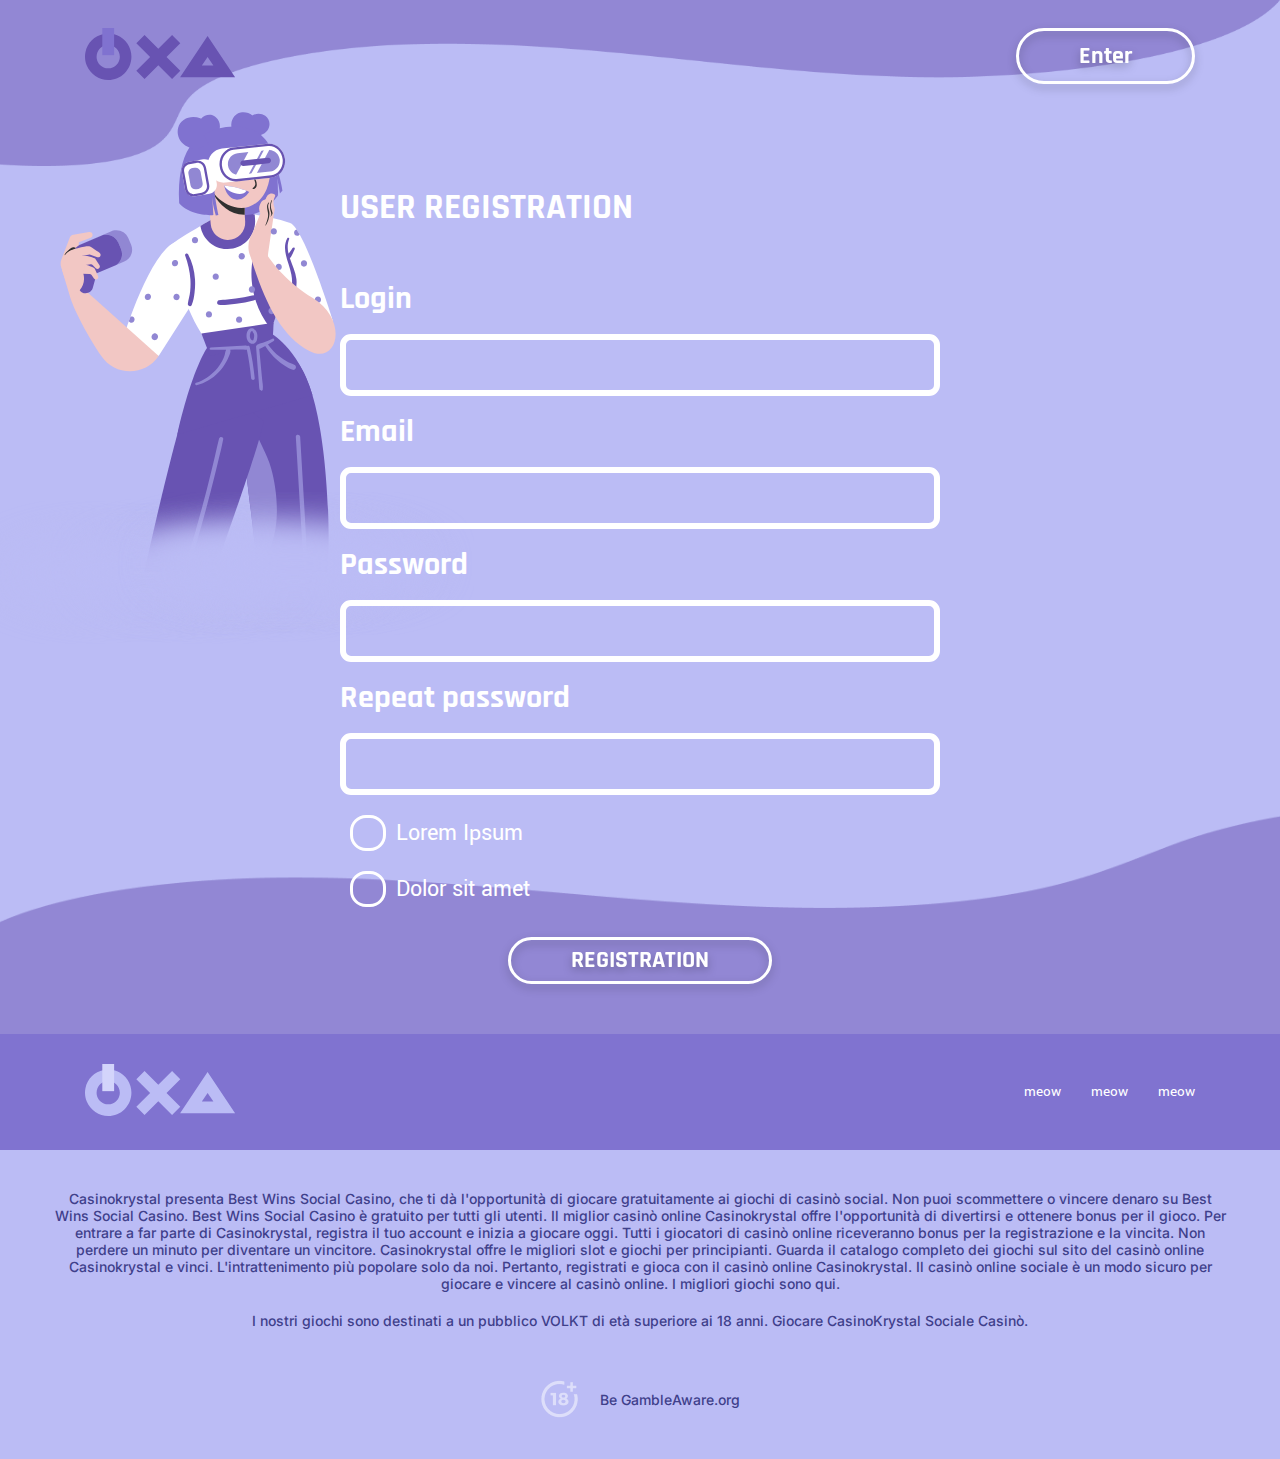
==== reg.html @ eddab05b "90% of 100% ready" ====
<!DOCTYPE html>
<html lang="en">

<head>
    <meta charset="UTF-8">
    <meta http-equiv="X-UA-Compatible" content="IE=edge">
    <meta name="viewport" content="width=device-width, initial-scale=1.0">
    <title>Casino4</title>
    <link rel="stylesheet" href="css/style.css">
</head>

<body>

    <nav>
        <div class="container">
            <div class="logo">
                <a href="#">
                    <img src="images/lg.svg" alt="">
                </a>
            </div>
            <div class="enter">
                <button id="enter_btn">
                    Enter
                </button>
            </div>
        </div>
        <div class="enter_form_wrapper dnone" id="enter_form">
            <div class="enter_form">
                <form>
                    <label for="login">Login or email</label>
                    <input type="text" id="login" name="login" />
                    <label for="password">Password</label>
                    <input type="password" id="password" name="password" />
                    <button>Join</button>
                </form>
                <a href="forgot.html">Forgot password</a>
                <a href="reg.html">Registration</a>
            </div>
        </div>
    </nav>


    <img src="images/reg_up_fone.png" class="reg_up_fone" />
    <div class="girl"><img src="images/girl.svg" /></div>
    <div class="reg">
        <form>
            <h1>USER REGISTRATION</h1>
            <label for="rlogin">Login</label>
            <input type="text" id="rlogin" name="rlogin" />
            <label for="remail">Email</label>
            <input type="text" id="remail" name="remail" />
            <label for="rpassword">Password</label>
            <input type="password" id="rpassword" name="rpassword" />
            <label for="rrpassword">Repeat password</label>
            <input type="password" id="rrpassword" name="rrpassword" />
            <div class="check_wrapper">
                <input id="checklorem" type="checkbox" name="checklorem">
                <label for="checklorem" class="check_label">Lorem Ipsum</label>
            </div>
            <div class="check_wrapper">
                <input id="checklorem2" type="checkbox" name="checklorem2">
                <label for="checklorem2" class="check_label">Dolor sit amet</label>
            </div>

            <button id="enter_btn">
                REGISTRATION
            </button>

        </form>
    </div>



    <footer>
        <nav>
            <div class="container">
                <div class="logo">
                    <a href="#">
                        <img src="images/lgfooter.svg">
                    </a>
                </div>
                <div class="links">
                    <a href="#">
                        meow
                    </a>
                    <a href="#">
                        meow
                    </a>
                    <a href="#">
                        meow
                    </a>
                </div>
            </div>
        </nav>
        <p>
            Casinokrystal presenta Best Wins Social Casino, che ti dà l'opportunità di giocare gratuitamente ai giochi
            di casinò social. Non puoi scommettere o vincere denaro su Best Wins Social Casino. Best Wins Social Casino
            è gratuito per tutti gli utenti. Il miglior casinò online Casinokrystal offre l'opportunità di divertirsi e
            ottenere bonus per il gioco. Per entrare a far parte di Casinokrystal, registra il tuo account e inizia a
            giocare oggi. Tutti i giocatori di casinò online riceveranno bonus per la registrazione e la vincita. Non
            perdere un minuto per diventare un vincitore. Casinokrystal offre le migliori slot e giochi per
            principianti. Guarda il catalogo completo dei giochi sul sito del casinò online Сasinokrystal e vinci.
            L'intrattenimento più popolare solo da noi. Pertanto, registrati e gioca con il casinò online Casinokrystal.
            Il casinò online sociale è un modo sicuro per giocare e vincere al casinò online. I migliori giochi sono
            qui.
        </p>
        <p>
            I nostri giochi sono destinati a un pubblico VOLKT di età superiore ai 18 anni. Giocare CasinoKrystal
            Sociale Casinò.
        </p>
        <div class="p18">
            <img src="images/p18.png" alt="">
            <p>
                Be GambleAware.org
            </p>
        </div>
    </footer>

    <script src="js/btns.js"></script>


</body>

</html>
---- css/style.css ----
@charset "UTF-8";
@import url("https://fonts.googleapis.com/css2?family=Inter:wght@400;500&family=Montserrat:wght@500&family=Rajdhani:wght@500;700&family=Yantramanav:wght@400;700&display=swap");
body {
  background-color: #bbbcf5;
  line-height: 1;
}

article, aside, details, figcaption, figure,
footer, header, hgroup, menu, nav, section {
  display: block;
}

html, body, div, span, applet, object, iframe,
h1, h2, h3, h4, h5, h6, p, blockquote, pre,
a, abbr, acronym, address, big, cite, code,
del, dfn, em, img, ins, kbd, q, s, samp,
small, strike, strong, sub, sup, tt, var,
b, u, i, center,
dl, dt, dd, ol, ul, li,
fieldset, form, label, legend,
table, caption, tbody, tfoot, thead, tr, th, td,
article, aside, canvas, details, embed,
figure, figcaption, footer, header, hgroup,
menu, nav, output, ruby, section, summary,
time, mark, audio, video, button {
  margin: 0;
  padding: 0;
  border: 0;
  font-size: 100%;
  font: inherit;
  vertical-align: baseline;
  box-sizing: border-box;
  color: white;
}

.container {
  width: 1110px;
  margin: 0 auto;
}
@media (max-width: 1150px) {
  .container {
    width: 920px;
  }
}
@media (max-width: 960px) {
  .container {
    padding: 0px 15px;
    width: 100%;
  }
}

.dnone {
  display: none;
}

nav {
  padding: 28px 0px;
}
nav .container {
  display: flex;
  flex-wrap: wrap;
  justify-content: space-between;
}
nav .enter_form_wrapper {
  width: 0px;
  height: 0px;
  position: relative;
  left: 55%;
  top: 20px;
  z-index: 2;
}
@media (max-width: 1100px) {
  nav .enter_form_wrapper {
    left: 40%;
  }
}
@media (max-width: 800px) {
  nav .enter_form_wrapper {
    left: 30%;
  }
}
@media (max-width: 700px) {
  nav .enter_form_wrapper {
    left: 0%;
    width: 100%;
    padding: 0px 10px;
  }
}
nav .enter_form_wrapper .enter_form {
  width: 460px;
  background: rgba(255, 255, 255, 0.88);
  -webkit-backdrop-filter: blur(2px);
          backdrop-filter: blur(2px);
  border-radius: 10px;
  padding: 20px;
}
@media (max-width: 700px) {
  nav .enter_form_wrapper .enter_form {
    width: 100%;
  }
}
nav .enter_form_wrapper .enter_form label:not(:first-child) {
  margin-top: 20px;
}
nav .enter_form_wrapper .enter_form label {
  display: block;
  font-family: "Rajdhani";
  font-style: normal;
  font-weight: 700;
  font-size: 24px;
  line-height: 31px;
  color: #6853B2;
}
nav .enter_form_wrapper .enter_form input {
  margin-top: 10px;
  background: none;
  border: 3px solid rgb(104, 83, 178);
  border-radius: 10px;
  width: 100%;
  box-sizing: border-box;
  padding: 10px;
  outline: none;
  font-family: "Rajdhani";
  font-style: normal;
  font-weight: 700;
  font-size: 24px;
  color: #6853B2;
  transition: 0.2s;
}
nav .enter_form_wrapper .enter_form input:focus {
  background-color: rgb(104, 83, 178);
  color: white;
}
nav .enter_form_wrapper .enter_form button {
  font-family: "Rajdhani";
  font-style: normal;
  font-weight: 700;
  font-size: 24px;
  line-height: 31px;
  color: #6853B2;
  width: 100%;
  margin-top: 30px;
  padding: 5px;
  border: 3px solid #6853B2;
  border-radius: 11px;
  margin-bottom: 20px;
  transition: 0.2s;
}
nav .enter_form_wrapper .enter_form button:hover {
  background-color: rgb(104, 83, 178);
  color: white;
  cursor: pointer;
}
nav .enter_form_wrapper .enter_form a {
  text-decoration: none;
  display: block;
  font-family: "Rajdhani";
  font-style: normal;
  font-weight: 500;
  font-size: 20px;
  line-height: 31px;
  color: #6853B2;
  transition: 0.2s;
}
nav .enter_form_wrapper .enter_form a:hover {
  opacity: 0.6;
}
nav .logo {
  width: 30%;
}
@media (max-width: 700px) {
  nav .logo {
    text-align: center;
    width: 100%;
  }
}
nav .logo img {
  transition: 0.3s;
}
nav .logo img:hover {
  filter: drop-shadow(0px 0px 5px rgb(104, 83, 178));
}
nav .enter {
  display: flex;
  flex-wrap: wrap;
  justify-content: right;
  -moz-column-gap: 32px;
       column-gap: 32px;
  width: 70%;
}
@media (max-width: 700px) {
  nav .enter {
    padding-top: 20px;
    width: 100%;
    justify-content: center;
  }
}
nav .enter button {
  border: 3px solid #FFFFFF;
  filter: drop-shadow(0px 4px 4px rgba(0, 0, 0, 0.25));
  border-radius: 32px;
  background-color: transparent;
  font-family: "Rajdhani";
  font-style: normal;
  font-weight: 700;
  font-size: 24px;
  line-height: 31px;
  padding: 5px 60px;
  transition: 0.2s;
}
@media (max-width: 700px) {
  nav .enter button {
    background: rgba(63, 64, 139, 0.43);
    box-shadow: 0px 4px 4px rgba(0, 0, 0, 0.25);
    -webkit-backdrop-filter: blur(2px);
            backdrop-filter: blur(2px);
  }
}
nav .enter button:hover {
  cursor: pointer;
  background-color: white;
  color: rgb(104, 83, 178);
}

.banner_fone {
  position: absolute;
  top: 0;
  right: 0;
  z-index: -1;
}
@media (max-width: 1100px) {
  .banner_fone {
    display: none;
  }
}

.banner_left {
  width: 0;
  height: 0;
  position: relative;
  left: 1050px;
  animation: 9s ease-in-out 0s infinite alternate banner_left_anim;
  filter: drop-shadow(0px 0px 5px rgb(104, 83, 178));
}
@media (max-width: 1650px) {
  .banner_left {
    left: 900px;
  }
}
@media (max-width: 1500px) {
  .banner_left {
    left: 700px;
  }
}
@media (max-width: 1200px) {
  .banner_left {
    left: 600px;
  }
}
@media (max-width: 1100px) {
  .banner_left {
    left: 100px;
    z-index: -1;
  }
}
@media (max-width: 800px) {
  .banner_left {
    left: 0px;
    top: 0px;
  }
}
@media (max-width: 500px) {
  .banner_left {
    left: -100px;
  }
}
@media (max-width: 400px) {
  .banner_left {
    left: -150px;
  }
}

@keyframes banner_left_anim {
  0% {
    transform: scale(1);
    transform: skew(-2deg, -2deg);
    transform: rotate(0deg);
    transform: translate(0px, 0px);
  }
  50% {
    transform: translate(30px, 0px);
    transform: scale(1.05);
    transform: skew(0deg, 0deg);
    transform: rotate(-6deg);
  }
  100% {
    transform: translate(30px, 30px);
    transform: scale(1.1);
    transform: skew(2deg, 2deg);
    transform: rotate(6deg);
  }
}
.banner_right {
  width: 0;
  height: 0;
  position: relative;
  left: 1350px;
  animation: 12s ease-in-out 0s infinite alternate banner_right_anim;
  filter: drop-shadow(0px 0px 5px rgb(104, 83, 178));
}
@media (max-width: 1650px) {
  .banner_right {
    left: 1200px;
  }
}
@media (max-width: 1500px) {
  .banner_right {
    left: 1000px;
  }
}
@media (max-width: 1300px) {
  .banner_right {
    display: none;
  }
}
@media (max-width: 1100px) {
  .banner_right {
    display: block;
    left: 500px;
    z-index: -1;
  }
}
@media (max-width: 800px) {
  .banner_right {
    left: 400px;
  }
}
@media (max-width: 700px) {
  .banner_right {
    left: 300px;
  }
}
@media (max-width: 600px) {
  .banner_right img {
    width: 150px;
  }
}
@media (max-width: 500px) {
  .banner_right {
    left: 200px;
  }
}
@media (max-width: 400px) {
  .banner_right {
    left: 120px;
  }
}

@keyframes banner_right_anim {
  0% {
    transform: scale(1);
    transform: skew(4deg, 0deg);
    transform: rotate(0deg);
    transform: translate(0px, 0px);
  }
  50% {
    transform: translate(0px, 50px);
    transform: scale(0.95);
    transform: skew(2deg, 2deg);
    transform: rotate(8deg);
  }
  100% {
    transform: translate(30px, 20px);
    transform: scale(0.9);
    transform: skew(0deg, 4deg);
    transform: rotate(-8deg);
  }
}
.adv_image {
  filter: drop-shadow(0px 0px 5px rgb(104, 83, 178));
}

.play {
  margin-top: 30px;
  background: none;
  transition: 0.2s ease-in-out;
}

.play:hover {
  transform: scale(1.05);
  cursor: pointer;
}
.play:hover object {
  cursor: pointer;
}

.usp_banner {
  margin-top: 40px;
}
.usp_banner .container_inner {
  width: 63%;
  z-index: 1;
  position: relative;
}
@media (max-width: 1230px) {
  .usp_banner .container_inner {
    background: rgba(128, 115, 208, 0.77);
    -webkit-backdrop-filter: blur(2px);
            backdrop-filter: blur(2px);
    padding: 30px;
    width: 100%;
    border-radius: 20px;
  }
}
.usp_banner .container_inner h1 {
  font-family: "Rajdhani";
  font-style: normal;
  font-weight: 700;
  font-size: 86px;
  line-height: 31px;
}
@media (max-width: 750px) {
  .usp_banner .container_inner h1 {
    font-size: 36px;
    line-height: 31px;
  }
}
.usp_banner .container_inner h1 .marked {
  font-family: "Rajdhani";
  font-style: normal;
  font-weight: 700;
  font-size: 86px;
  line-height: 80px;
  color: rgb(63, 64, 139);
}
@media (max-width: 750px) {
  .usp_banner .container_inner h1 .marked {
    font-size: 36px;
    line-height: 31px;
  }
}
.usp_banner .container_inner h2 {
  font-family: "Montserrat";
  font-style: normal;
  font-weight: 500;
  font-size: 48px;
  line-height: 59px;
}
@media (max-width: 750px) {
  .usp_banner .container_inner h2 {
    margin-top: 10px;
    font-size: 16px;
    line-height: 16px;
  }
}
.usp_banner .container_inner p {
  font-family: "Yantramanav";
  font-style: normal;
  font-weight: 400;
  font-size: 24px;
  line-height: 29px;
  color: #3F408B;
  width: 70%;
  margin-top: 10px;
}
@media (max-width: 1230px) {
  .usp_banner .container_inner p {
    width: 100%;
    color: white;
  }
}
@media (max-width: 750px) {
  .usp_banner .container_inner p {
    font-size: 16px;
    line-height: 29px;
  }
}
.usp_banner .button_and_p18 {
  display: flex;
  -moz-column-gap: 50px;
       column-gap: 50px;
  flex-wrap: wrap;
}
@media (max-width: 700px) {
  .usp_banner .button_and_p18 {
    justify-content: center;
  }
}
.usp_banner .button_and_p18 .p18 {
  margin-top: 20px;
  display: flex;
  -moz-column-gap: 20px;
       column-gap: 20px;
}
@media (max-width: 700px) {
  .usp_banner .button_and_p18 .p18 {
    justify-content: center;
    width: 100%;
  }
}
.usp_banner .button_and_p18 .p18 img {
  width: 40px;
  height: 40px;
  margin: auto 0;
}
.usp_banner .button_and_p18 .p18 p {
  margin: 0;
  margin: auto 0px;
  font-family: "Inter";
  font-style: normal;
  font-weight: 400;
  font-size: 15px;
  line-height: 20px;
  color: rgba(255, 255, 255, 0.5);
}

.information {
  margin-top: 50px;
  padding: 50px 0px;
  background-color: rgb(128, 115, 208);
}
.information p {
  text-align: center;
  font-family: "Yantramanav";
  font-style: normal;
  font-weight: 400;
  font-size: 24px;
  line-height: 32px;
}

#adv_btn_small {
  display: none;
  width: 90%;
  margin: 0 auto;
  margin-top: 30px;
}
@media (max-width: 800px) {
  #adv_btn_small {
    display: block;
  }
}

@media (max-width: 800px) {
  #adv_btn_large {
    display: none;
  }
}

.adv {
  background-image: url(../images/advgamesfone.png);
  background-size: cover;
  background-position: center;
  background-position-y: -30px;
  background-repeat: no-repeat;
  padding-top: 30px;
}
.adv .container {
  display: flex;
  flex-wrap: wrap;
  justify-content: space-between;
  row-gap: 30px;
}
.adv .container img {
  margin: 0px auto;
  margin-top: 30px;
}
.adv .container .adv_element_wrapper {
  width: 32%;
  text-align: center;
  margin-top: auto;
}
@media (max-width: 800px) {
  .adv .container .adv_element_wrapper {
    width: 100%;
  }
}
.adv .container .adv_element_wrapper .adv_element {
  padding: 30px;
  border: 4px solid rgb(187, 188, 245);
  border-radius: 8px;
  text-align: center;
  background-color: rgb(104, 83, 178);
  filter: drop-shadow(0px 4px 4px rgba(0, 0, 0, 0.25));
}
.adv .container .adv_element_wrapper .adv_element h2 {
  font-family: "Rajdhani";
  font-style: normal;
  font-weight: 700;
  font-size: 32px;
  line-height: 31px;
  color: #B5A8FF;
}
.adv .container .adv_element_wrapper .adv_element p {
  margin-top: 10px;
  font-family: "Yantramanav";
  font-style: normal;
  font-weight: 400;
  font-size: 14px;
  line-height: 17px;
}
@media (max-width: 600px) {
  .adv .container .adv_image {
    width: 400px;
  }
}
@media (max-width: 450px) {
  .adv .container .adv_image {
    width: 300px;
  }
}
@media (max-width: 360px) {
  .adv .container .adv_image {
    width: 260px;
  }
}

footer nav {
  padding: 30px 0px;
  background-color: rgb(128, 115, 208);
  margin-bottom: 30px;
}
@media (max-width: 700px) {
  footer .container {
    justify-content: center;
  }
}
footer .links {
  margin: auto 0px;
  display: flex;
  row-gap: 20px;
  -moz-column-gap: 30px;
       column-gap: 30px;
}
@media (max-width: 700px) {
  footer .links {
    margin-top: 25px;
  }
}
footer .links a {
  text-decoration: none;
  font-family: "Yantramanav";
  font-style: normal;
  font-weight: 400;
  font-size: 15px;
  line-height: 20px;
  transition: 0.3s;
}
footer .links a:hover {
  opacity: 0.6;
}
footer p {
  font-family: "Inter";
  font-style: normal;
  font-weight: 500;
  font-size: 14px;
  line-height: 17px;
  color: rgb(63, 64, 139);
  padding: 10px 50px;
  text-align: center;
}
@media (max-width: 700px) {
  footer p {
    padding: 10px 15px;
  }
}
footer .p18 {
  padding: 40px 0px;
  display: flex;
  justify-content: center;
  -moz-column-gap: 20px;
       column-gap: 20px;
}
footer .p18 p {
  padding: 0px;
  margin: auto 0;
}

.games {
  background-image: url(../images/advgamesfoneR.png);
  background-size: 105%;
  background-position: bottom;
  background-repeat: no-repeat;
  margin-top: 60px;
}
.games .container {
  display: flex;
  flex-wrap: wrap;
  justify-content: space-around;
  -moz-column-gap: 20px;
       column-gap: 20px;
}
.games .container .game_element {
  width: 255px;
}
.games .container .game_element object {
  width: 100%;
}
.games .container .game_element .img {
  width: 0px;
  height: 0px;
  position: relative;
  top: 12px;
  left: 11px;
}
.games .container .game_element .img img {
  -o-object-fit: cover;
     object-fit: cover;
  width: 233px;
  height: 325px;
  border-radius: 10px;
}
.games .container .game_element button {
  position: relative;
  top: -110px;
  width: 100%;
  margin: 0 auto;
}
.games .container .game_element button object {
  width: 150px;
}
.games .container .adv_image {
  margin: auto;
}
@media (max-width: 600px) {
  .games .container .adv_image {
    width: 400px;
  }
}
@media (max-width: 450px) {
  .games .container .adv_image {
    width: 300px;
  }
}
@media (max-width: 360px) {
  .games .container .adv_image {
    width: 260px;
  }
}

.reg_up_fone {
  position: absolute;
  top: 0px;
  z-index: -1;
  width: 100%;
}
@media (max-width: 700px) {
  .reg_up_fone {
    display: none;
  }
}

.reg {
  background-image: url(../images/reg_down_fone.png);
  background-size: 105%;
  background-repeat: no-repeat;
  background-position: bottom;
}
@media (max-width: 700px) {
  .reg {
    background: none;
    background: rgba(128, 115, 208, 0.77);
    -webkit-backdrop-filter: blur(2px);
            backdrop-filter: blur(2px);
    padding: 15px;
  }
}
.reg form {
  display: block;
  width: 600px;
  margin: 0 auto;
  padding-bottom: 50px;
}
@media (max-width: 700px) {
  .reg form {
    padding: 0 15px;
    width: 100%;
    padding-bottom: 50px;
  }
}
.reg form h1 {
  font-family: "Rajdhani";
  font-style: normal;
  font-weight: 700;
  font-size: 36px;
  line-height: 31px;
  margin-top: 80px;
  margin-bottom: 40px;
}
.reg form label {
  display: block;
  font-family: "Rajdhani";
  font-style: normal;
  font-weight: 700;
  font-size: 32px;
  line-height: 31px;
  padding: 20px 0px;
}
.reg form input {
  width: 100%;
  border: 6px solid #FFFFFF;
  border-radius: 11px;
  outline: none;
  background-color: transparent;
  box-sizing: border-box;
  padding: 10px;
  font-family: "Rajdhani";
  font-style: normal;
  font-weight: 700;
  font-size: 24px;
  color: #6853B2;
  transition: 0.2s;
}
.reg form input:focus {
  background-color: rgb(104, 83, 178);
  color: white;
}
.reg form .check_label {
  padding: 0px 10px;
  font-family: "Yantramanav";
  font-style: normal;
  font-weight: 400;
  font-size: 24px;
  line-height: 31px;
}
.reg form input[type=checkbox] {
  opacity: 0;
}
.reg form input[type=checkbox] ~ label::before {
  text-align: center;
  color: transparent;
  line-height: 30px;
  height: 30px;
  border: 3px solid white;
  width: 30px;
  content: "✓";
  border-radius: 16px;
  margin-right: 10px;
  display: inline-block;
}
.reg form input[type=checkbox]:checked ~ label::before {
  color: white;
}
.reg form button {
  border: 3px solid #FFFFFF;
  filter: drop-shadow(0px 4px 4px rgba(0, 0, 0, 0.25));
  border-radius: 32px;
  background-color: transparent;
  font-family: "Rajdhani";
  font-style: normal;
  font-weight: 700;
  font-size: 24px;
  line-height: 31px;
  padding: 5px 60px;
  transition: 0.2s;
  margin: auto;
  display: block;
  margin-top: 30px;
}
@media (max-width: 700px) {
  .reg form button {
    background: rgba(63, 64, 139, 0.43);
    box-shadow: 0px 4px 4px rgba(0, 0, 0, 0.25);
    -webkit-backdrop-filter: blur(2px);
            backdrop-filter: blur(2px);
  }
}
.reg form button:hover {
  cursor: pointer;
  background-color: white;
  color: rgb(104, 83, 178);
}

.girl {
  width: 0px;
  height: 0px;
}
@media (max-width: 1200px) {
  .girl {
    position: relative;
    left: -100px;
    z-index: -1;
  }
}
@media (max-width: 900px) {
  .girl {
    left: -200px;
  }
}
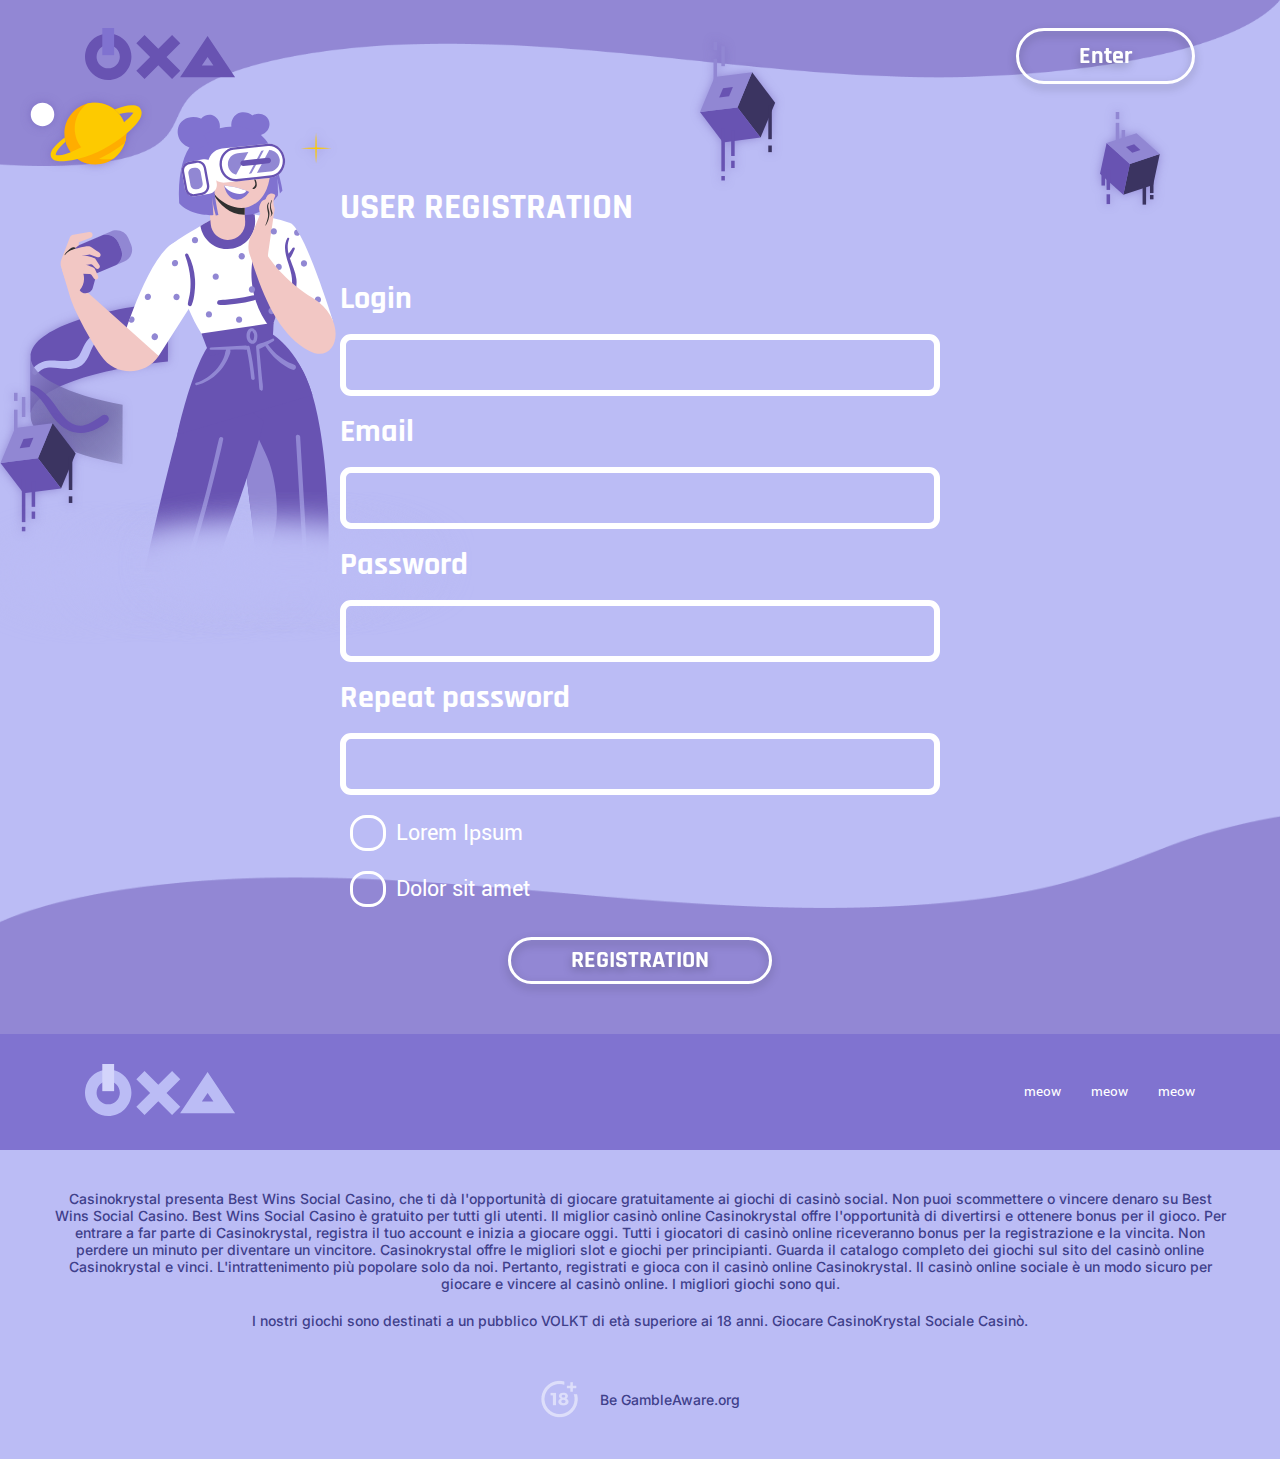
==== commit bd6b1c54: "full no php" ====
--- a/reg.html
+++ b/reg.html
@@ -42,6 +42,18 @@
 
     <img src="images/reg_up_fone.png" class="reg_up_fone" />
     <div class="girl"><img src="images/girl.svg" /></div>
+    <div class="planet"><img src="images/reg_planet.svg" /></div>
+    <div class="circle"><img src="images/reg_circle.svg" /></div>
+    <div class="left_play_element"><img src="images/reg_left_play_element.svg" /></div>
+    <div class="cube_1"><img src="images/reg_cube_1.svg" /></div>
+    <div class="cube_2"><img src="images/reg_cube_2.svg" /></div>
+    <div class="star_1"><img src="images/reg_star.svg" /></div>
+    <div class="star_2"><img src="images/reg_star.svg" /></div>
+    <div class="cube_3"><img src="images/reg_cube_3.svg" /></div>
+    <div class="cube_4"><img src="images/reg_cube_4.svg" /></div>
+    <div class="cube_5"><img src="images/reg_cube_5.svg" /></div>
+    <div class="cube_6"><img src="images/reg_cube_6.svg" /></div>
+    <div class="right_play_element"><img src="images/reg_right_play_element.svg" /></div>
     <div class="reg">
         <form>
             <h1>USER REGISTRATION</h1>
--- a/css/style.css
+++ b/css/style.css
@@ -67,7 +67,7 @@
   position: relative;
   left: 55%;
   top: 20px;
-  z-index: 2;
+  z-index: 3;
 }
 @media (max-width: 1100px) {
   nav .enter_form_wrapper {
@@ -715,8 +715,8 @@
   width: 100%;
   margin: 0 auto;
 }
-.games .container .game_element button object {
-  width: 150px;
+.games .container .game_element button svg {
+  width: 180px;
 }
 .games .container .adv_image {
   margin: auto;
@@ -864,6 +864,11 @@
             backdrop-filter: blur(2px);
   }
 }
+@media (max-width: 400px) {
+  .reg form button {
+    padding: 5px 40px;
+  }
+}
 .reg form button:hover {
   cursor: pointer;
   background-color: white;
@@ -885,4 +890,349 @@
   .girl {
     left: -200px;
   }
+}
+
+.planet {
+  width: 0px;
+  height: 0px;
+  animation: 9s ease-in-out 0s infinite alternate planet;
+  position: relative;
+  filter: drop-shadow(0px 0px 5px rgba(104, 83, 178, 0.5));
+  left: 50px;
+  top: -10px;
+}
+@media (max-width: 1200px) {
+  .planet {
+    display: none;
+  }
+}
+
+@keyframes planet {
+  0% {
+    transform: translateY(0px);
+  }
+  100% {
+    transform: translateY(50px);
+  }
+}
+.circle {
+  width: 0px;
+  height: 0px;
+  animation: 6s ease-in-out 0s infinite alternate circle;
+  position: relative;
+  filter: drop-shadow(0px 0px 5px rgba(104, 83, 178, 0.5));
+  left: 30px;
+  top: -10px;
+}
+@media (max-width: 1200px) {
+  .circle {
+    display: none;
+  }
+}
+
+@keyframes circle {
+  0% {
+    transform: translateY(0px);
+  }
+  100% {
+    transform: translateY(70px);
+  }
+}
+.left_play_element {
+  width: 0px;
+  height: 0px;
+  animation: 12s ease-in-out 0s infinite alternate left_play_element;
+  position: relative;
+  filter: drop-shadow(0px 0px 5px rgba(104, 83, 178, 0.5));
+  left: 30px;
+  top: 190px;
+  z-index: -2;
+}
+@media (max-width: 1200px) {
+  .left_play_element {
+    display: none;
+  }
+}
+
+@keyframes left_play_element {
+  0% {
+    transform: translateY(0px);
+  }
+  100% {
+    transform: translateY(30px);
+  }
+}
+.cube_1 {
+  width: 0px;
+  height: 0px;
+  animation: 10s ease-in-out 0s infinite alternate cube_1;
+  position: relative;
+  left: 0px;
+  filter: drop-shadow(0px 0px 5px rgba(104, 83, 178, 0.5));
+  top: 280px;
+  z-index: -2;
+}
+@media (max-width: 1200px) {
+  .cube_1 {
+    display: none;
+  }
+}
+
+@keyframes cube_1 {
+  0% {
+    transform: translateY(0px);
+  }
+  100% {
+    transform: translateY(-30px);
+  }
+}
+.cube_2 {
+  width: 0px;
+  height: 0px;
+  animation: 7s ease-in-out 0s infinite alternate cube_2;
+  position: relative;
+  left: 300px;
+  filter: drop-shadow(0px 0px 5px rgba(104, 83, 178, 0.5));
+  top: 240px;
+  z-index: 2;
+}
+@media (max-width: 1300px) {
+  .cube_2 {
+    display: none;
+  }
+}
+
+@keyframes cube_2 {
+  0% {
+    transform: translateY(0px);
+  }
+  100% {
+    transform: translateY(70px);
+  }
+}
+.star_1 {
+  width: 0px;
+  height: 0px;
+  animation: 4s ease-in-out 0s infinite alternate star_1;
+  position: relative;
+  left: 300px;
+  top: 20px;
+  filter: drop-shadow(0px 0px 5px rgba(104, 83, 178, 0.5));
+  z-index: 2;
+}
+@media (max-width: 1250px) {
+  .star_1 {
+    display: none;
+  }
+}
+
+@keyframes star_1 {
+  0% {
+    transform: translateY(0px);
+  }
+  100% {
+    transform: translateY(40px);
+  }
+}
+.star_2 {
+  width: 0px;
+  height: 0px;
+  animation: 5s ease-in-out 0s infinite alternate star_2;
+  position: relative;
+  left: 450px;
+  top: 300px;
+  filter: drop-shadow(0px 0px 5px rgba(104, 83, 178, 0.5));
+  z-index: 2;
+}
+@media (max-width: 1600px) {
+  .star_2 {
+    display: none;
+  }
+}
+
+@keyframes star_2 {
+  0% {
+    transform: translateY(0px);
+  }
+  100% {
+    transform: translateY(-40px);
+  }
+}
+.cube_3 {
+  width: 0px;
+  height: 0px;
+  animation: 14s ease-in-out 0s infinite alternate cube_3;
+  position: relative;
+  left: 350px;
+  top: 10px;
+  filter: drop-shadow(0px 0px 5px rgba(104, 83, 178, 0.5));
+  z-index: 2;
+}
+@media (max-width: 1450px) {
+  .cube_3 {
+    display: none;
+  }
+}
+
+@keyframes cube_3 {
+  0% {
+    transform: translateY(0px);
+  }
+  100% {
+    transform: translateY(100px);
+  }
+}
+.cube_4 {
+  width: 0px;
+  height: 0px;
+  animation: 9s ease-in-out 0s infinite alternate cube_4;
+  position: relative;
+  left: 700px;
+  top: -70px;
+  z-index: 2;
+  filter: drop-shadow(0px 0px 5px rgba(104, 83, 178, 0.5));
+}
+@media (max-width: 1020px) {
+  .cube_4 {
+    display: none;
+  }
+}
+
+@keyframes cube_4 {
+  0% {
+    transform: translateY(0px);
+  }
+  100% {
+    transform: translateY(-50px);
+  }
+}
+.cube_5 {
+  width: 0px;
+  height: 0px;
+  animation: 13s ease-in-out 0s infinite alternate cube_5;
+  position: relative;
+  left: 1100px;
+  top: 0px;
+  z-index: 2;
+  filter: drop-shadow(0px 0px 5px rgba(104, 83, 178, 0.5));
+}
+@media (max-width: 1190px) {
+  .cube_5 {
+    display: none;
+  }
+}
+
+@keyframes cube_5 {
+  0% {
+    transform: translateY(0px);
+  }
+  100% {
+    transform: translateY(100px);
+  }
+}
+.cube_6 {
+  width: 0px;
+  height: 0px;
+  animation: 8s ease-in-out 0s infinite alternate cube_6;
+  position: relative;
+  left: 1300px;
+  top: 80px;
+  z-index: 2;
+  filter: drop-shadow(0px 0px 5px rgba(104, 83, 178, 0.5));
+}
+@media (max-width: 1380px) {
+  .cube_6 {
+    display: none;
+  }
+}
+
+@keyframes cube_6 {
+  0% {
+    transform: translateY(0px);
+  }
+  100% {
+    transform: translateY(-50px);
+  }
+}
+.right_play_element {
+  width: 0px;
+  height: 0px;
+  animation: 15s ease-in-out 0s infinite alternate right_play_element;
+  position: relative;
+  left: 1300px;
+  top: 100px;
+  z-index: -1;
+  filter: drop-shadow(0px 0px 5px rgba(104, 83, 178, 0.5));
+}
+@media (max-width: 1550px) {
+  .right_play_element {
+    display: none;
+  }
+}
+@media (max-width: 700px) {
+  .right_play_element {
+    display: block;
+    left: 20px;
+  }
+}
+
+@keyframes right_play_element {
+  0% {
+    transform: translateY(0px);
+  }
+  100% {
+    transform: translateY(120px);
+  }
+}
+#game_popup {
+  z-index: 10;
+  position: fixed;
+  top: 0px;
+  left: 0px;
+  background: rgba(128, 115, 208, 0.77);
+  -webkit-backdrop-filter: blur(2px);
+          backdrop-filter: blur(2px);
+  width: 100%;
+  height: 100vh;
+  padding: 0px 15px;
+}
+#game_popup .game_popup_inner {
+  padding: 20px 50px 20px;
+  background-color: rgb(128, 115, 208);
+  border-radius: 32px;
+  width: 100%;
+  max-width: 850px;
+  margin: auto;
+  margin-top: 10vh;
+  height: 70vh;
+}
+@media (max-width: 550px) {
+  #game_popup .game_popup_inner {
+    padding: 20px 20px 20px;
+  }
+}
+#game_popup img {
+  position: absolute;
+  top: 20px;
+  right: 20px;
+  width: 50px;
+  height: 50px;
+  transition: 0.3s;
+}
+#game_popup img:hover {
+  cursor: pointer;
+  opacity: 50%;
+  transition: 0.3s;
+}
+#game_popup #game_name {
+  font-family: "Rajdhani";
+  font-size: 24px;
+  color: white;
+  font-size: 28px;
+  font-weight: 700;
+}
+#game_popup iframe {
+  margin-top: 20px;
+  width: 100%;
+  height: 57vh;
 }